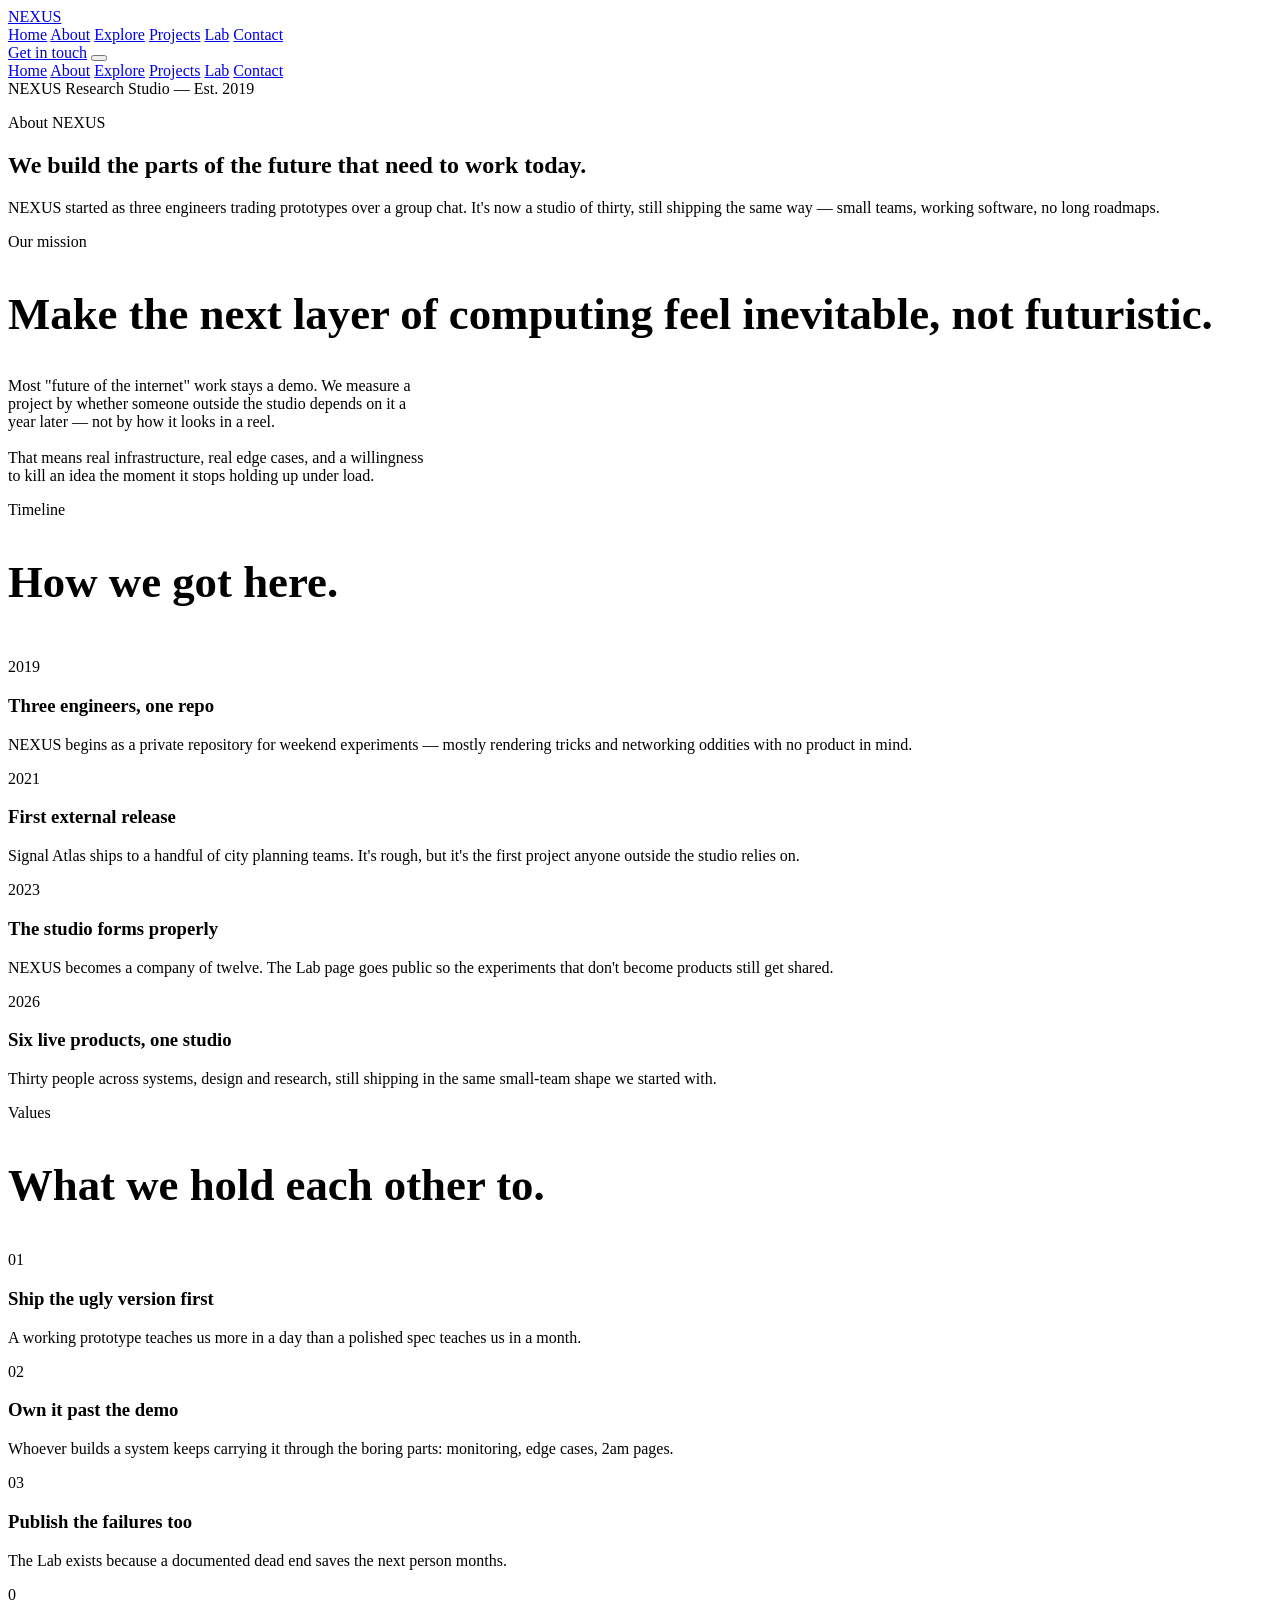
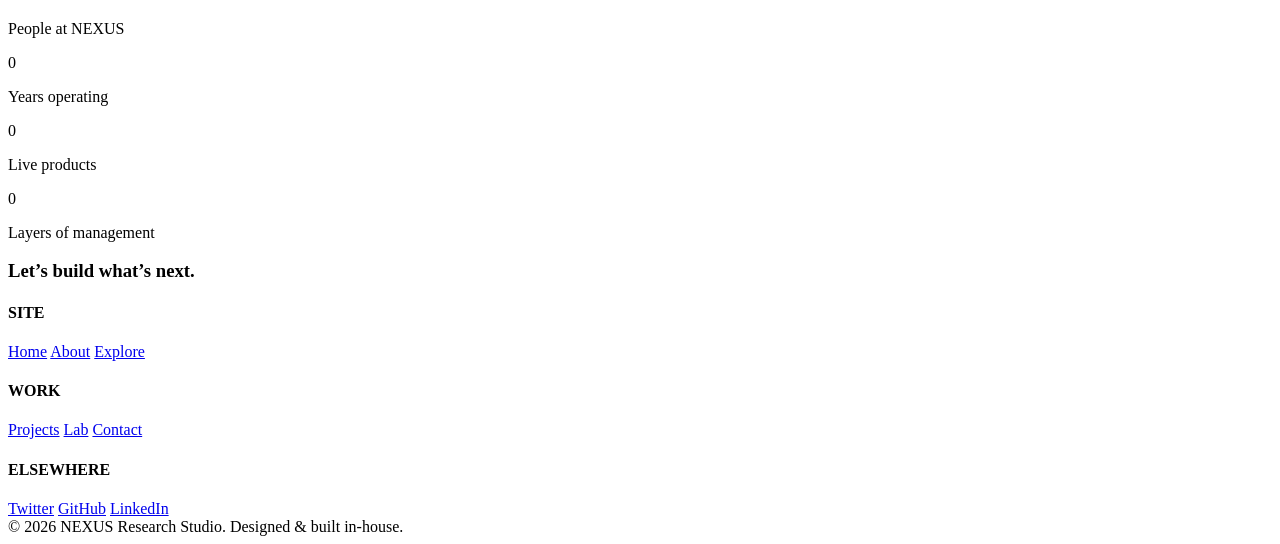
==== about.html @ e6fdc5f3 "Add files via upload" ====
<!DOCTYPE html>
<html lang="en">
<head>
<meta charset="UTF-8">
<meta name="viewport" content="width=device-width, initial-scale=1.0">
<title>About — NEXUS</title>
<meta name="description" content="The story, mission and values behind NEXUS Research Studio.">
<link rel="stylesheet" href="css/style.css">
</head>
<body>

<div class="field" aria-hidden="true">
  <div class="field__grid"></div>
  <div class="field__glow field__glow--a"></div>
  <div class="field__glow field__glow--b"></div>
  <div class="field__particles"></div>
  <div class="field__cursor"></div>
</div>

<header class="nav">
  <a href="index.html" class="nav__brand"><span class="nav__brand-mark" aria-hidden="true"></span>NEXUS</a>
  <nav class="nav__links" aria-label="Primary">
    <a href="index.html">Home</a>
    <a href="about.html">About</a>
    <a href="explore.html">Explore</a>
    <a href="projects.html">Projects</a>
    <a href="lab.html">Lab</a>
    <a href="contact.html">Contact</a>
  </nav>
  <div class="nav__cta">
    <a href="contact.html" class="btn btn--ghost btn--small">Get in touch</a>
    <button class="nav__toggle" aria-label="Open menu" aria-expanded="false" aria-controls="mobile-menu">
      <span></span><span></span><span></span>
    </button>
  </div>
</header>

<div class="nav__mobile" id="mobile-menu">
  <a href="index.html">Home</a>
  <a href="about.html">About</a>
  <a href="explore.html">Explore</a>
  <a href="projects.html">Projects</a>
  <a href="lab.html">Lab</a>
  <a href="contact.html">Contact</a>
  <div class="nav__mobile-foot">NEXUS Research Studio &mdash; Est. 2019</div>
</div>

<main>

  <section class="pagehead">
    <div class="wrap">
      <p class="eyebrow reveal">About NEXUS</p>
      <h1 class="pagehead__title reveal">We build the parts of the future that need to work today.</h1>
      <p class="pagehead__desc reveal">NEXUS started as three engineers trading prototypes over a group chat. It's now a studio of thirty, still shipping the same way &mdash; small teams, working software, no long roadmaps.</p>
    </div>
  </section>

  <section class="section" style="padding-top:0;">
    <div class="wrap">
      <div class="mission">
        <div class="reveal">
          <p class="eyebrow">Our mission</p>
          <h2 class="pagehead__title" style="font-size: clamp(1.8rem, 3.6vw, 2.8rem);">Make the next layer of computing feel inevitable, not futuristic.</h2>
          <p class="hero__desc" style="margin-top: 24px; max-width: 52ch;">
            Most "future of the internet" work stays a demo. We measure a project by whether
            someone outside the studio depends on it a year later &mdash; not by how it looks in a reel.
          </p>
          <p class="hero__desc" style="margin-top: 18px; max-width: 52ch;">
            That means real infrastructure, real edge cases, and a willingness to kill an idea
            the moment it stops holding up under load.
          </p>
        </div>
        <div class="mission__visual reveal">
          <div class="field__grid" aria-hidden="true"></div>
          <div style="position:absolute; inset:0; display:flex; align-items:center; justify-content:center;">
            <div class="hero__ring" style="position:relative; width:70%; aspect-ratio:1;">
              <div class="hero__ring hero__ring--2" style="animation-duration: 16s;"></div>
            </div>
          </div>
        </div>
      </div>
    </div>
  </section>

  <section class="section" style="padding-top:0;">
    <div class="wrap">
      <p class="eyebrow reveal">Timeline</p>
      <h2 class="pagehead__title reveal" style="font-size: clamp(1.8rem, 3.6vw, 2.8rem); margin-bottom: 50px;">How we got here.</h2>

      <div class="timeline">
        <div class="timeline__item reveal">
          <p class="timeline__year">2019</p>
          <h3 class="timeline__title">Three engineers, one repo</h3>
          <p class="timeline__text">NEXUS begins as a private repository for weekend experiments &mdash; mostly rendering tricks and networking oddities with no product in mind.</p>
        </div>
        <div class="timeline__item reveal">
          <p class="timeline__year">2021</p>
          <h3 class="timeline__title">First external release</h3>
          <p class="timeline__text">Signal Atlas ships to a handful of city planning teams. It's rough, but it's the first project anyone outside the studio relies on.</p>
        </div>
        <div class="timeline__item reveal">
          <p class="timeline__year">2023</p>
          <h3 class="timeline__title">The studio forms properly</h3>
          <p class="timeline__text">NEXUS becomes a company of twelve. The Lab page goes public so the experiments that don't become products still get shared.</p>
        </div>
        <div class="timeline__item reveal">
          <p class="timeline__year">2026</p>
          <h3 class="timeline__title">Six live products, one studio</h3>
          <p class="timeline__text">Thirty people across systems, design and research, still shipping in the same small-team shape we started with.</p>
        </div>
      </div>
    </div>
  </section>

  <section class="section" style="padding-top:0;">
    <div class="wrap">
      <p class="eyebrow reveal">Values</p>
      <h2 class="pagehead__title reveal" style="font-size: clamp(1.8rem, 3.6vw, 2.8rem); margin-bottom: 40px;">What we hold each other to.</h2>
      <div class="values reveal reveal-stagger">
        <div class="value" style="--i:0;">
          <p class="value__num">01</p>
          <h3 class="value__title">Ship the ugly version first</h3>
          <p class="value__text">A working prototype teaches us more in a day than a polished spec teaches us in a month.</p>
        </div>
        <div class="value" style="--i:1;">
          <p class="value__num">02</p>
          <h3 class="value__title">Own it past the demo</h3>
          <p class="value__text">Whoever builds a system keeps carrying it through the boring parts: monitoring, edge cases, 2am pages.</p>
        </div>
        <div class="value" style="--i:2;">
          <p class="value__num">03</p>
          <h3 class="value__title">Publish the failures too</h3>
          <p class="value__text">The Lab exists because a documented dead end saves the next person months.</p>
        </div>
      </div>
    </div>
  </section>

  <section class="section" style="padding-top:0;">
    <div class="wrap reveal">
      <div class="stats">
        <div class="stat"><div class="stat__num" data-count-to="30">0</div><p class="stat__label">People at NEXUS</p></div>
        <div class="stat"><div class="stat__num" data-count-to="7">0</div><p class="stat__label">Years operating</p></div>
        <div class="stat"><div class="stat__num" data-count-to="6">0</div><p class="stat__label">Live products</p></div>
        <div class="stat"><div class="stat__num" data-count-to="0">0</div><p class="stat__label">Layers of management</p></div>
      </div>
    </div>
  </section>

</main>

<footer class="footer">
  <div class="wrap">
    <div class="footer__top">
      <h3 class="footer__title">Let&rsquo;s build what&rsquo;s next.</h3>
      <div class="footer__links">
        <div class="footer__col">
          <h4>SITE</h4>
          <a href="index.html">Home</a>
          <a href="about.html">About</a>
          <a href="explore.html">Explore</a>
        </div>
        <div class="footer__col">
          <h4>WORK</h4>
          <a href="projects.html">Projects</a>
          <a href="lab.html">Lab</a>
          <a href="contact.html">Contact</a>
        </div>
        <div class="footer__col">
          <h4>ELSEWHERE</h4>
          <a href="https://twitter.com" target="_blank" rel="noopener">Twitter</a>
          <a href="https://github.com" target="_blank" rel="noopener">GitHub</a>
          <a href="https://linkedin.com" target="_blank" rel="noopener">LinkedIn</a>
        </div>
      </div>
    </div>
    <div class="footer__bottom">
      <span>&copy; 2026 NEXUS Research Studio.</span>
      <span>Designed &amp; built in-house.</span>
    </div>
  </div>
</footer>

<script src="js/main.js"></script>
</body>
</html>
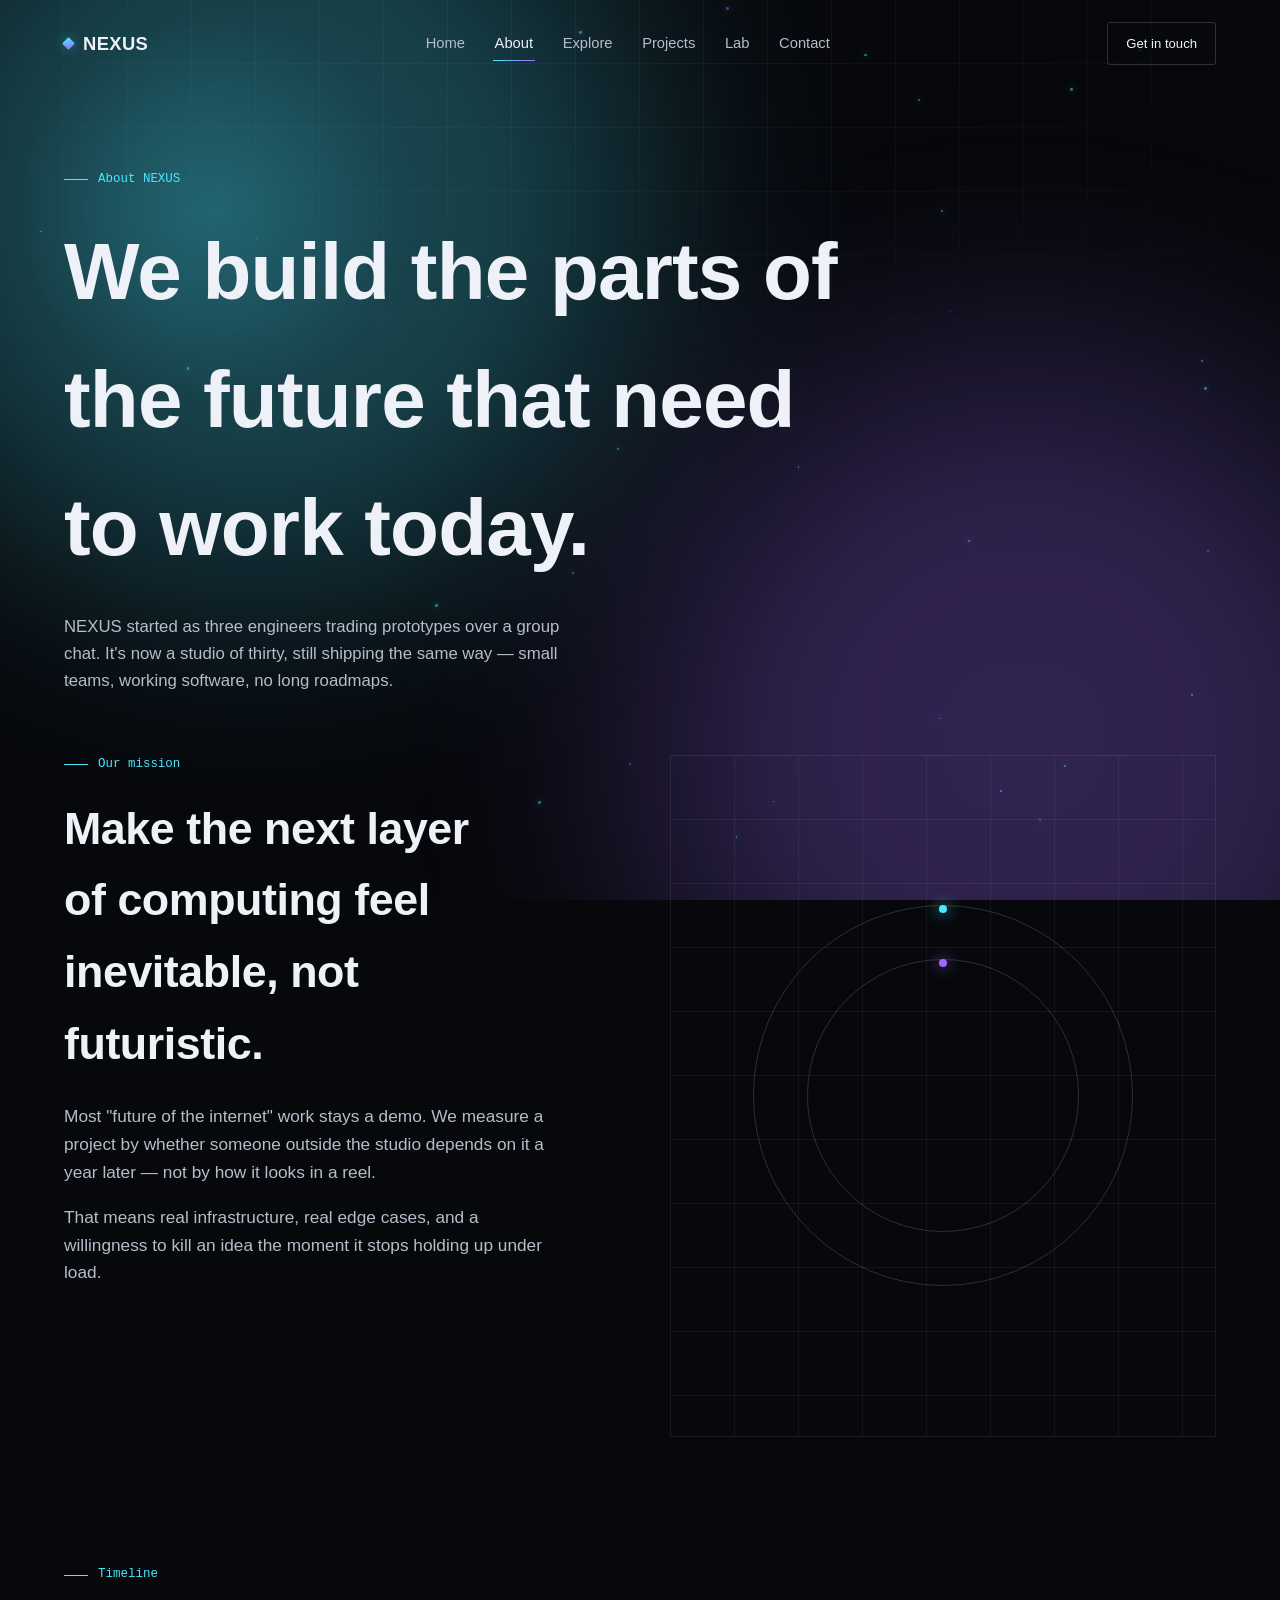
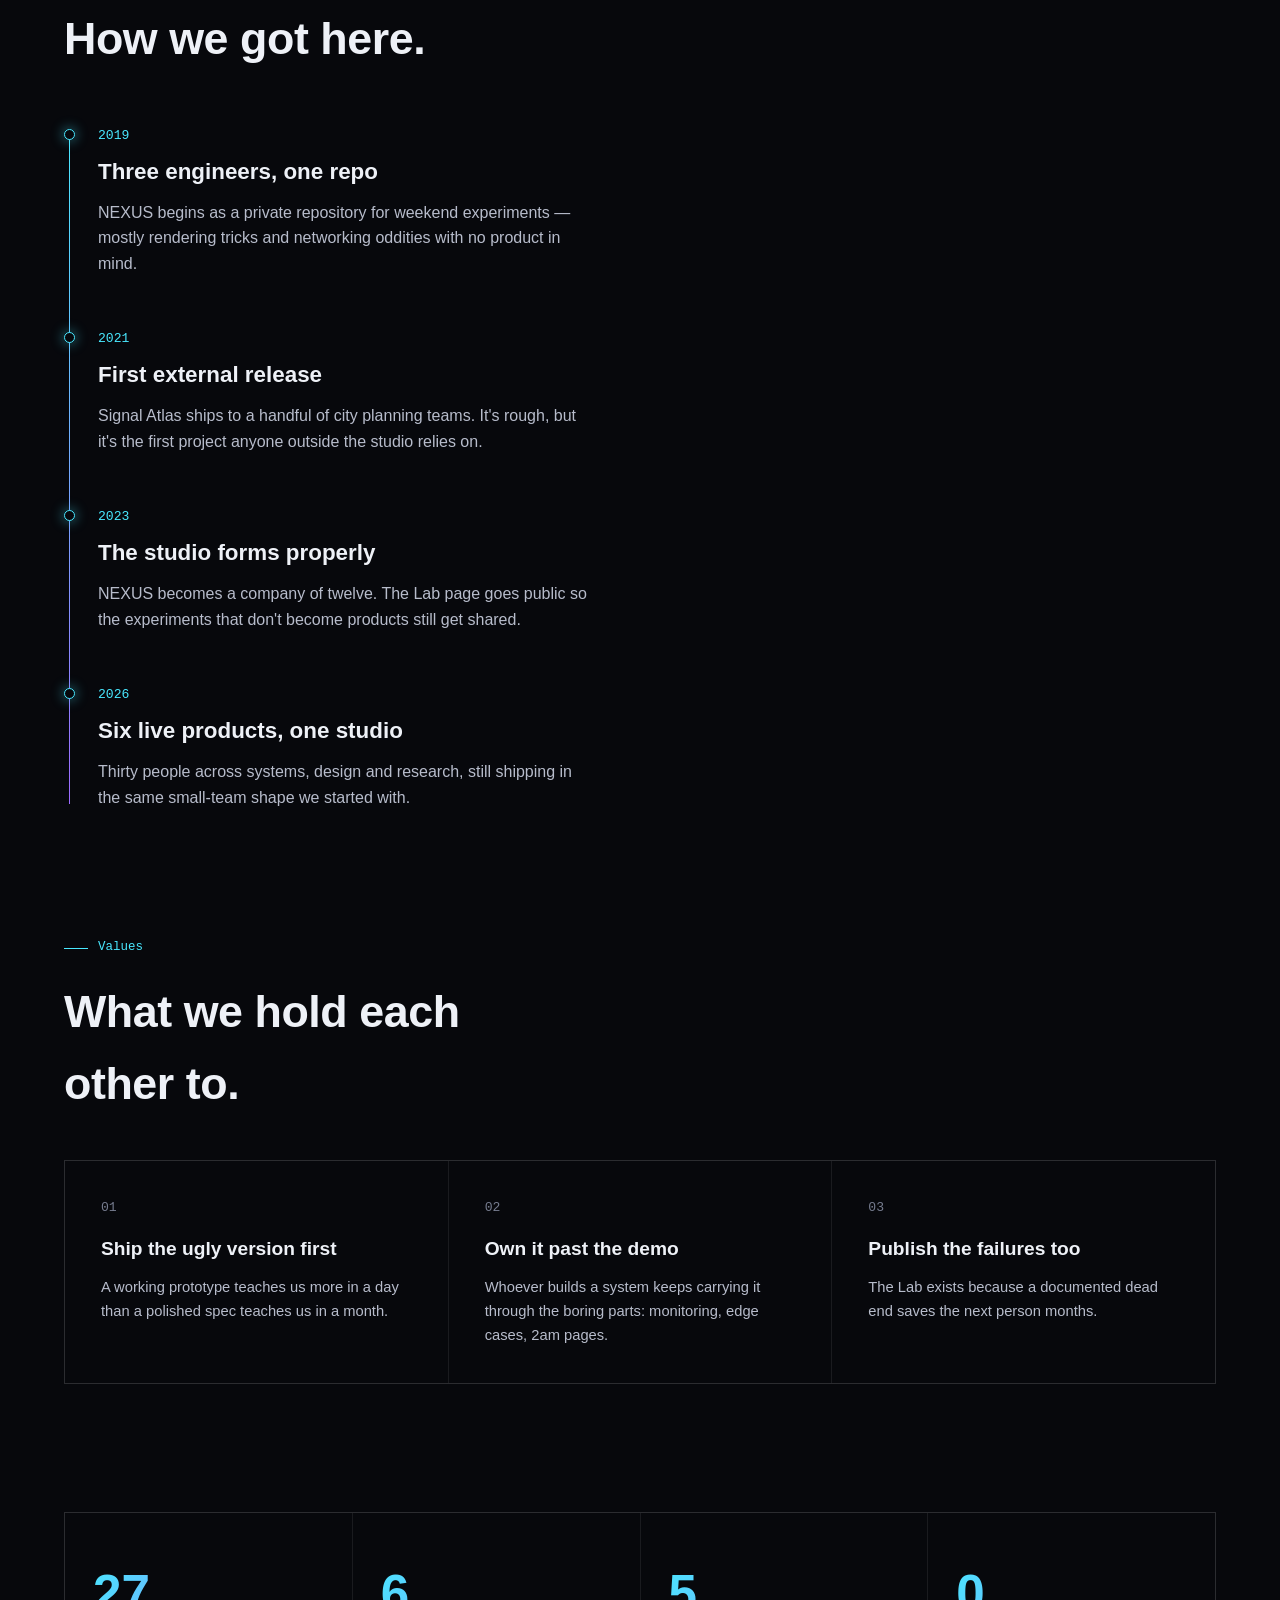
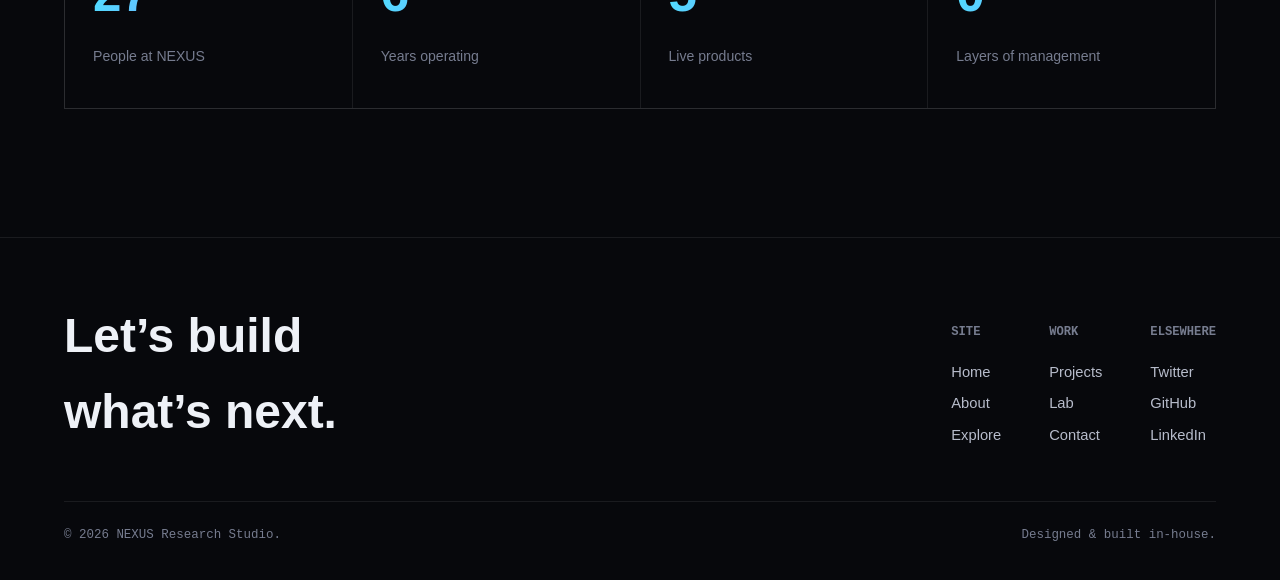
==== commit c9d2c5dc: "Add files via upload" ====
--- a/about.html
+++ b/about.html
@@ -5,7 +5,7 @@
 <meta name="viewport" content="width=device-width, initial-scale=1.0">
 <title>About — NEXUS</title>
 <meta name="description" content="The story, mission and values behind NEXUS Research Studio.">
-<link rel="stylesheet" href="css/style.css">
+<link rel="stylesheet" href="style.css">
 </head>
 <body>
 
@@ -181,6 +181,6 @@
   </div>
 </footer>
 
-<script src="js/main.js"></script>
+<script src="main.js"></script>
 </body>
 </html>
--- a/style.css
+++ b/style.css
@@ -0,0 +1,992 @@
+/* ==========================================================================
+   NEXUS — Design System
+   Deep-space charcoal base, cyan/violet signal accents, glass instrumentation.
+   ========================================================================== */
+
+@import url('https://fonts.googleapis.com/css2?family=Sora:wght@300;400;500;600;700;800&family=Inter:wght@400;500;600&family=IBM+Plex+Mono:wght@400;500&display=swap');
+
+:root{
+  /* ---- Color ---- */
+  --void:        #07080c;
+  --charcoal:    #0d0f16;
+  --panel:       #12141d;
+  --panel-2:     #171a24;
+  --hair:        rgba(255,255,255,0.08);
+  --hair-strong: rgba(255,255,255,0.16);
+
+  --ink-1: #eef1f7;
+  --ink-2: #b7bccb;
+  --ink-3: #767c8f;
+
+  --cyan:      #49e8ff;
+  --cyan-dim:  #1c8ba8;
+  --violet:    #9c6bff;
+  --violet-dim:#5c3fa8;
+
+  --cyan-glow:   rgba(73, 232, 255, 0.35);
+  --violet-glow: rgba(156, 107, 255, 0.35);
+
+  --grad-signal: linear-gradient(120deg, var(--cyan), var(--violet));
+
+  /* ---- Type ---- */
+  --f-display: 'Sora', sans-serif;
+  --f-body: 'Inter', sans-serif;
+  --f-mono: 'IBM Plex Mono', monospace;
+
+  /* ---- Layout ---- */
+  --edge: clamp(20px, 5vw, 72px);
+  --max: 1400px;
+  --radius-s: 3px;
+  --radius-m: 6px;
+
+  /* ---- Motion ---- */
+  --ease: cubic-bezier(.16,.84,.44,1);
+  --fast: 180ms;
+  --med: 420ms;
+  --slow: 900ms;
+}
+
+@media (prefers-reduced-motion: reduce){
+  *, *::before, *::after{
+    animation-duration: 0.001ms !important;
+    animation-iteration-count: 1 !important;
+    transition-duration: 0.001ms !important;
+    scroll-behavior: auto !important;
+  }
+}
+
+/* ---- Reset ---- */
+*, *::before, *::after{ box-sizing: border-box; }
+html{ scroll-behavior: smooth; }
+html, body{ height: 100%; }
+body{
+  margin: 0;
+  background: var(--void);
+  color: var(--ink-1);
+  font-family: var(--f-body);
+  font-size: 16px;
+  line-height: 1.6;
+  -webkit-font-smoothing: antialiased;
+  overflow-x: hidden;
+}
+img{ max-width: 100%; display: block; }
+a{ color: inherit; text-decoration: none; }
+ul{ list-style: none; margin: 0; padding: 0; }
+button{ font: inherit; color: inherit; background: none; border: none; cursor: pointer; }
+input, textarea{ font: inherit; color: inherit; }
+h1,h2,h3,h4,p{ margin: 0; }
+
+::selection{ background: var(--cyan); color: var(--void); }
+
+:focus-visible{
+  outline: 2px solid var(--cyan);
+  outline-offset: 3px;
+  border-radius: 2px;
+}
+
+/* ---- Scrollbar ---- */
+::-webkit-scrollbar{ width: 10px; }
+::-webkit-scrollbar-track{ background: var(--void); }
+::-webkit-scrollbar-thumb{ background: var(--panel-2); border: 2px solid var(--void); border-radius: 10px; }
+
+/* ==========================================================================
+   Ambient backdrop — layered field that sits behind every page
+   ========================================================================== */
+.field{
+  position: fixed;
+  inset: 0;
+  z-index: 0;
+  pointer-events: none;
+  overflow: hidden;
+}
+.field__grid{
+  position: absolute;
+  inset: -1px;
+  background-image:
+    linear-gradient(var(--hair) 1px, transparent 1px),
+    linear-gradient(90deg, var(--hair) 1px, transparent 1px);
+  background-size: 64px 64px;
+  mask-image: radial-gradient(ellipse 90% 60% at 50% 0%, #000 20%, transparent 75%);
+  opacity: 0.5;
+}
+.field__glow{
+  position: absolute;
+  width: 60vw; height: 60vw;
+  max-width: 900px; max-height: 900px;
+  border-radius: 50%;
+  filter: blur(120px);
+  opacity: 0.28;
+}
+.field__glow--a{ top: -20%; left: -10%; background: var(--cyan); }
+.field__glow--b{ bottom: -25%; right: -10%; background: var(--violet); }
+.field__cursor{
+  position: absolute;
+  width: 420px; height: 420px;
+  border-radius: 50%;
+  background: radial-gradient(circle, var(--cyan-glow), transparent 65%);
+  transform: translate(-50%,-50%);
+  opacity: 0;
+  transition: opacity var(--med) var(--ease);
+  will-change: transform;
+}
+.has-fine-pointer .field__cursor{ opacity: 0.55; }
+
+.field__particles{ position:absolute; inset:0; }
+.particle{
+  position:absolute;
+  width: 2px; height: 2px;
+  background: var(--cyan);
+  border-radius: 50%;
+  opacity: 0.5;
+  box-shadow: 0 0 6px 1px var(--cyan-glow);
+  animation: drift linear infinite;
+}
+.particle:nth-child(3n){ background: var(--violet); box-shadow: 0 0 6px 1px var(--violet-glow); }
+@keyframes drift{
+  from{ transform: translateY(0) translateX(0); }
+  to{ transform: translateY(-120vh) translateX(40px); }
+}
+
+/* ==========================================================================
+   Navigation
+   ========================================================================== */
+.nav{
+  position: fixed;
+  top: 0; left: 0; right: 0;
+  z-index: 100;
+  padding: 22px var(--edge);
+  display: flex;
+  align-items: center;
+  justify-content: space-between;
+  transition: padding var(--med) var(--ease), background var(--med) var(--ease), border-color var(--med) var(--ease);
+  border-bottom: 1px solid transparent;
+}
+.nav.is-scrolled{
+  padding-top: 14px;
+  padding-bottom: 14px;
+  background: rgba(7,8,12,0.72);
+  backdrop-filter: blur(16px) saturate(140%);
+  -webkit-backdrop-filter: blur(16px) saturate(140%);
+  border-bottom: 1px solid var(--hair);
+}
+.nav__brand{
+  font-family: var(--f-display);
+  font-weight: 700;
+  font-size: 1.15rem;
+  letter-spacing: 0.02em;
+  display: flex;
+  align-items: center;
+  gap: 10px;
+}
+.nav__brand-mark{
+  width: 9px; height: 9px;
+  background: var(--grad-signal);
+  border-radius: 1px;
+  transform: rotate(45deg);
+  box-shadow: 0 0 12px var(--cyan-glow);
+}
+.nav__links{
+  display: flex;
+  gap: clamp(18px, 2vw, 34px);
+  font-size: 0.92rem;
+  color: var(--ink-2);
+}
+.nav__links a{
+  position: relative;
+  padding: 6px 2px;
+  transition: color var(--fast) var(--ease);
+}
+.nav__links a::after{
+  content: '';
+  position: absolute;
+  left: 0; right: 100%;
+  bottom: 0;
+  height: 1px;
+  background: var(--grad-signal);
+  transition: right var(--med) var(--ease);
+}
+.nav__links a:hover{ color: var(--ink-1); }
+.nav__links a:hover::after{ right: 0; }
+.nav__links a.is-active{ color: var(--ink-1); }
+.nav__links a.is-active::after{ right: 0; }
+
+.nav__cta{
+  display: flex;
+  align-items: center;
+  gap: 22px;
+}
+
+.nav__toggle{
+  display: none;
+  width: 34px; height: 26px;
+  position: relative;
+  z-index: 200;
+}
+.nav__toggle span{
+  position: absolute;
+  left: 0; right: 0;
+  height: 1px;
+  background: var(--ink-1);
+  transition: transform var(--med) var(--ease), opacity var(--med) var(--ease), top var(--med) var(--ease);
+}
+.nav__toggle span:nth-child(1){ top: 2px; }
+.nav__toggle span:nth-child(2){ top: 12px; }
+.nav__toggle span:nth-child(3){ top: 22px; }
+.nav__toggle.is-open span:nth-child(1){ top: 12px; transform: rotate(45deg); }
+.nav__toggle.is-open span:nth-child(2){ opacity: 0; }
+.nav__toggle.is-open span:nth-child(3){ top: 12px; transform: rotate(-45deg); }
+
+.nav__mobile{
+  position: fixed;
+  inset: 0;
+  z-index: 150;
+  background: rgba(7,8,12,0.98);
+  backdrop-filter: blur(20px);
+  display: flex;
+  flex-direction: column;
+  justify-content: center;
+  padding: var(--edge);
+  gap: 4px;
+  transform: translateY(-100%);
+  transition: transform var(--slow) var(--ease);
+  visibility: hidden;
+}
+.nav__mobile.is-open{ transform: translateY(0); visibility: visible; }
+.nav__mobile a{
+  font-family: var(--f-display);
+  font-size: clamp(2rem, 9vw, 3.2rem);
+  font-weight: 600;
+  padding: 10px 0;
+  color: var(--ink-2);
+  border-bottom: 1px solid var(--hair);
+}
+.nav__mobile a.is-active{ color: var(--ink-1); }
+.nav__mobile-foot{
+  margin-top: 30px;
+  color: var(--ink-3);
+  font-family: var(--f-mono);
+  font-size: 0.82rem;
+}
+
+/* ==========================================================================
+   Buttons
+   ========================================================================== */
+.btn{
+  display: inline-flex;
+  align-items: center;
+  gap: 10px;
+  padding: 15px 28px;
+  font-size: 0.92rem;
+  font-weight: 500;
+  border-radius: var(--radius-s);
+  transition: transform var(--fast) var(--ease), box-shadow var(--med) var(--ease), border-color var(--fast) var(--ease), background var(--fast) var(--ease);
+  white-space: nowrap;
+}
+.btn--primary{
+  background: var(--ink-1);
+  color: var(--void);
+}
+.btn--primary:hover{
+  transform: translateY(-2px);
+  box-shadow: 0 8px 30px -6px var(--cyan-glow);
+}
+.btn--ghost{
+  border: 1px solid var(--hair-strong);
+  color: var(--ink-1);
+}
+.btn--ghost:hover{
+  border-color: var(--cyan);
+  box-shadow: 0 0 0 1px var(--cyan) inset, 0 0 24px -6px var(--cyan-glow);
+}
+.btn--small{ padding: 10px 18px; font-size: 0.82rem; }
+.btn__arrow{ transition: transform var(--fast) var(--ease); }
+.btn:hover .btn__arrow{ transform: translateX(4px); }
+
+/* magnetic wrapper used on lab page */
+.magnetic{ display: inline-block; will-change: transform; }
+
+/* ==========================================================================
+   Layout helpers
+   ========================================================================== */
+.wrap{ max-width: var(--max); margin: 0 auto; padding-left: var(--edge); padding-right: var(--edge); position: relative; z-index: 1; }
+.section{ padding: clamp(70px, 10vw, 140px) 0; position: relative; }
+.eyebrow{
+  font-family: var(--f-mono);
+  font-size: 0.78rem;
+  color: var(--cyan);
+  display: flex;
+  align-items: center;
+  gap: 10px;
+  margin-bottom: 18px;
+}
+.eyebrow::before{
+  content:'';
+  width: 24px; height: 1px;
+  background: var(--cyan);
+}
+.divider{ height: 1px; background: var(--hair); border: none; margin: 0; }
+
+.reveal{
+  opacity: 0;
+  transform: translateY(28px);
+  transition: opacity 900ms var(--ease), transform 900ms var(--ease);
+}
+.reveal.is-visible{ opacity: 1; transform: translateY(0); }
+.reveal-stagger.is-visible > *{ transition-delay: calc(var(--i, 0) * 90ms); }
+
+/* ==========================================================================
+   Hero
+   ========================================================================== */
+.hero{
+  min-height: 100svh;
+  display: flex;
+  flex-direction: column;
+  justify-content: center;
+  padding-top: 120px;
+  position: relative;
+}
+.hero__kicker{
+  font-family: var(--f-mono);
+  font-size: 0.82rem;
+  color: var(--ink-3);
+  letter-spacing: 0.02em;
+  margin-bottom: 26px;
+  display: flex;
+  align-items: center;
+  gap: 12px;
+}
+.hero__kicker .dot{
+  width: 6px; height: 6px; border-radius: 50%;
+  background: var(--cyan);
+  box-shadow: 0 0 10px 2px var(--cyan-glow);
+  animation: pulse 2.2s ease-in-out infinite;
+}
+@keyframes pulse{ 0%,100%{ opacity: 1; } 50%{ opacity: 0.35; } }
+
+.hero__title{
+  font-family: var(--f-display);
+  font-weight: 700;
+  font-size: clamp(2.6rem, 8.4vw, 7.4rem);
+  line-height: 0.98;
+  letter-spacing: -0.015em;
+  max-width: 15ch;
+}
+.hero__title .line{ display: block; overflow: hidden; }
+.hero__title .line span{
+  display: block;
+  transform: translateY(110%);
+  animation: rise 1s var(--ease) forwards;
+}
+.hero__title .line:nth-child(2) span{ animation-delay: 0.08s; }
+@keyframes rise{ to{ transform: translateY(0); } }
+
+.hero__desc{
+  margin-top: 34px;
+  max-width: 46ch;
+  font-size: 1.08rem;
+  color: var(--ink-2);
+}
+.hero__actions{
+  margin-top: 44px;
+  display: flex;
+  gap: 18px;
+  flex-wrap: wrap;
+}
+.hero__scroll{
+  position: absolute;
+  bottom: 40px;
+  left: var(--edge);
+  display: flex;
+  align-items: center;
+  gap: 12px;
+  font-family: var(--f-mono);
+  font-size: 0.74rem;
+  color: var(--ink-3);
+}
+.hero__scroll-line{
+  width: 1px; height: 42px;
+  background: linear-gradient(var(--cyan), transparent);
+  position: relative;
+  overflow: hidden;
+}
+.hero__scroll-line::after{
+  content:'';
+  position: absolute;
+  top: -100%; left: 0; right: 0; height: 100%;
+  background: var(--cyan);
+  animation: scrollrun 1.8s var(--ease) infinite;
+}
+@keyframes scrollrun{ to{ top: 100%; } }
+
+.hero__figures{
+  position: absolute;
+  right: var(--edge);
+  top: 50%;
+  transform: translateY(-50%);
+  width: min(34vw, 420px);
+  aspect-ratio: 1;
+  pointer-events: none;
+}
+.hero__ring{
+  position: absolute;
+  inset: 0;
+  border: 1px solid var(--hair-strong);
+  border-radius: 50%;
+}
+.hero__ring::before{
+  content:'';
+  position: absolute;
+  top: -1px; left: 50%;
+  width: 8px; height: 8px;
+  background: var(--cyan);
+  border-radius: 50%;
+  box-shadow: 0 0 14px 3px var(--cyan-glow);
+  transform: translateX(-50%);
+}
+.hero__ring--2{ inset: 14%; animation: spin 22s linear infinite; }
+.hero__ring--3{ inset: 28%; animation: spin 30s linear infinite reverse; }
+.hero__ring--2::before{ background: var(--violet); box-shadow: 0 0 14px 3px var(--violet-glow); }
+@keyframes spin{ to{ transform: rotate(360deg); } }
+
+@media (max-width: 900px){
+  .hero__figures{ display: none; }
+}
+
+/* ==========================================================================
+   Cards & glass panels
+   ========================================================================== */
+.glass{
+  background: linear-gradient(180deg, rgba(255,255,255,0.045), rgba(255,255,255,0.015));
+  border: 1px solid var(--hair);
+  backdrop-filter: blur(14px);
+  -webkit-backdrop-filter: blur(14px);
+  border-radius: var(--radius-m);
+}
+
+.card{
+  padding: 32px;
+  position: relative;
+  border-top: 1px solid var(--hair-strong);
+  transition: border-color var(--med) var(--ease), transform var(--med) var(--ease);
+}
+.card:hover{ border-top-color: var(--cyan); transform: translateY(-4px); }
+.card__index{ font-family: var(--f-mono); font-size: 0.78rem; color: var(--ink-3); }
+.card__title{ font-family: var(--f-display); font-size: 1.3rem; font-weight: 600; margin-top: 16px; }
+.card__text{ margin-top: 12px; color: var(--ink-2); font-size: 0.95rem; }
+
+/* ==========================================================================
+   Stats
+   ========================================================================== */
+.stats{
+  display: grid;
+  grid-template-columns: repeat(4, 1fr);
+  gap: 1px;
+  background: var(--hair);
+  border: 1px solid var(--hair);
+}
+.stat{
+  background: var(--void);
+  padding: 40px 28px;
+}
+.stat__num{
+  font-family: var(--f-display);
+  font-size: clamp(2.2rem, 4vw, 3.4rem);
+  font-weight: 700;
+  background: var(--grad-signal);
+  -webkit-background-clip: text;
+  background-clip: text;
+  color: transparent;
+}
+.stat__label{ margin-top: 10px; color: var(--ink-3); font-size: 0.88rem; }
+
+@media (max-width: 760px){
+  .stats{ grid-template-columns: repeat(2, 1fr); }
+}
+
+/* ==========================================================================
+   Footer
+   ========================================================================== */
+.footer{
+  border-top: 1px solid var(--hair);
+  padding: 60px 0 34px;
+}
+.footer__top{
+  display: flex;
+  justify-content: space-between;
+  align-items: flex-end;
+  gap: 40px;
+  flex-wrap: wrap;
+}
+.footer__title{
+  font-family: var(--f-display);
+  font-size: clamp(1.8rem, 4vw, 3rem);
+  font-weight: 600;
+  max-width: 14ch;
+}
+.footer__links{
+  display: flex;
+  gap: 48px;
+  flex-wrap: wrap;
+}
+.footer__col h4{
+  font-family: var(--f-mono);
+  font-size: 0.76rem;
+  color: var(--ink-3);
+  margin-bottom: 14px;
+}
+.footer__col a{
+  display: block;
+  padding: 4px 0;
+  color: var(--ink-2);
+  font-size: 0.92rem;
+  transition: color var(--fast) var(--ease);
+}
+.footer__col a:hover{ color: var(--cyan); }
+.footer__bottom{
+  margin-top: 50px;
+  padding-top: 24px;
+  border-top: 1px solid var(--hair);
+  display: flex;
+  justify-content: space-between;
+  color: var(--ink-3);
+  font-family: var(--f-mono);
+  font-size: 0.78rem;
+  flex-wrap: wrap;
+  gap: 10px;
+}
+
+/* ==========================================================================
+   Page header (used on inner pages)
+   ========================================================================== */
+.pagehead{
+  padding: 170px 0 60px;
+}
+.pagehead__title{
+  font-family: var(--f-display);
+  font-weight: 700;
+  font-size: clamp(2.4rem, 6.6vw, 5rem);
+  letter-spacing: -0.01em;
+  max-width: 18ch;
+}
+.pagehead__desc{
+  margin-top: 22px;
+  max-width: 56ch;
+  color: var(--ink-2);
+  font-size: 1.05rem;
+}
+
+/* ==========================================================================
+   About page
+   ========================================================================== */
+.timeline{ position: relative; padding-left: 34px; }
+.timeline::before{
+  content:'';
+  position: absolute;
+  left: 5px; top: 6px; bottom: 6px;
+  width: 1px;
+  background: linear-gradient(var(--cyan), var(--violet));
+}
+.timeline__item{ position: relative; padding-bottom: 52px; }
+.timeline__item:last-child{ padding-bottom: 0; }
+.timeline__item::before{
+  content:'';
+  position: absolute;
+  left: -34px; top: 4px;
+  width: 11px; height: 11px;
+  border-radius: 50%;
+  background: var(--void);
+  border: 1px solid var(--cyan);
+  box-shadow: 0 0 12px 2px var(--cyan-glow);
+}
+.timeline__year{ font-family: var(--f-mono); font-size: 0.82rem; color: var(--cyan); }
+.timeline__title{ font-family: var(--f-display); font-size: 1.4rem; font-weight: 600; margin-top: 8px; }
+.timeline__text{ margin-top: 10px; color: var(--ink-2); max-width: 56ch; }
+
+.values{ display: grid; grid-template-columns: repeat(3, 1fr); gap: 1px; background: var(--hair); border: 1px solid var(--hair); }
+.value{ background: var(--void); padding: 36px; }
+.value__num{ font-family: var(--f-mono); color: var(--ink-3); font-size: 0.82rem; }
+.value__title{ font-family: var(--f-display); font-size: 1.2rem; margin-top: 16px; font-weight: 600; }
+.value__text{ margin-top: 12px; color: var(--ink-2); font-size: 0.92rem; }
+
+@media (max-width: 820px){
+  .values{ grid-template-columns: 1fr; }
+}
+
+.mission{
+  display: grid;
+  grid-template-columns: 1fr 1fr;
+  gap: 60px;
+  align-items: start;
+}
+.mission__visual{
+  aspect-ratio: 4/5;
+  position: relative;
+  overflow: hidden;
+  border: 1px solid var(--hair);
+}
+.mission__visual .field__grid{ mask-image: none; opacity: 0.7; }
+
+@media (max-width: 860px){
+  .mission{ grid-template-columns: 1fr; }
+  .mission__visual{ order: -1; aspect-ratio: 16/9; }
+}
+
+/* ==========================================================================
+   Explore page
+   ========================================================================== */
+.explore__controls{
+  display: flex;
+  justify-content: space-between;
+  align-items: center;
+  gap: 24px;
+  flex-wrap: wrap;
+  margin-bottom: 44px;
+}
+.filters{ display: flex; gap: 10px; flex-wrap: wrap; }
+.filter{
+  padding: 9px 18px;
+  border: 1px solid var(--hair-strong);
+  border-radius: 100px;
+  font-size: 0.84rem;
+  color: var(--ink-2);
+  transition: all var(--fast) var(--ease);
+}
+.filter:hover{ color: var(--ink-1); border-color: var(--ink-3); }
+.filter.is-active{ background: var(--ink-1); color: var(--void); border-color: var(--ink-1); }
+
+.searchbox{
+  position: relative;
+  min-width: 240px;
+}
+.searchbox input{
+  width: 100%;
+  background: transparent;
+  border: none;
+  border-bottom: 1px solid var(--hair-strong);
+  padding: 8px 24px 8px 0;
+  color: var(--ink-1);
+  font-size: 0.92rem;
+}
+.searchbox input:focus{ border-color: var(--cyan); }
+.searchbox input::placeholder{ color: var(--ink-3); }
+.searchbox svg{ position: absolute; right: 0; top: 8px; width: 16px; height: 16px; color: var(--ink-3); }
+
+.explore-grid{
+  display: grid;
+  grid-template-columns: repeat(3, 1fr);
+  gap: 1px;
+  background: var(--hair);
+  border: 1px solid var(--hair);
+}
+.explore-card{
+  background: var(--void);
+  padding: 34px;
+  cursor: pointer;
+  position: relative;
+  transition: background var(--med) var(--ease);
+  overflow: hidden;
+}
+.explore-card:hover{ background: var(--charcoal); }
+.explore-card__cat{ font-family: var(--f-mono); font-size: 0.74rem; color: var(--cyan); }
+.explore-card__title{ font-family: var(--f-display); font-size: 1.35rem; font-weight: 600; margin-top: 14px; }
+.explore-card__brief{ margin-top: 12px; color: var(--ink-2); font-size: 0.9rem; }
+.explore-card__more{
+  max-height: 0;
+  overflow: hidden;
+  transition: max-height var(--med) var(--ease), margin var(--med) var(--ease);
+  color: var(--ink-2);
+  font-size: 0.88rem;
+}
+.explore-card.is-open .explore-card__more{ max-height: 200px; margin-top: 16px; }
+.explore-card__toggle{
+  margin-top: 18px;
+  font-family: var(--f-mono);
+  font-size: 0.76rem;
+  color: var(--ink-3);
+  display: flex;
+  align-items: center;
+  gap: 8px;
+}
+.explore-card__toggle svg{ transition: transform var(--med) var(--ease); width: 12px; height: 12px; }
+.explore-card.is-open .explore-card__toggle svg{ transform: rotate(45deg); }
+.explore-card.is-hidden{ display: none; }
+
+@media (max-width: 980px){ .explore-grid{ grid-template-columns: repeat(2, 1fr); } }
+@media (max-width: 640px){ .explore-grid{ grid-template-columns: 1fr; } }
+
+/* ==========================================================================
+   Projects page
+   ========================================================================== */
+.projects-list{ display: flex; flex-direction: column; }
+.project-row{
+  display: grid;
+  grid-template-columns: 90px 1.1fr 1.4fr auto;
+  align-items: center;
+  gap: 30px;
+  padding: 30px 0;
+  border-top: 1px solid var(--hair);
+  cursor: pointer;
+  transition: padding var(--med) var(--ease);
+}
+.projects-list .project-row:last-child{ border-bottom: 1px solid var(--hair); }
+.project-row:hover{ padding-left: 14px; }
+.project-row__index{ font-family: var(--f-mono); color: var(--ink-3); font-size: 0.85rem; }
+.project-row__title{ font-family: var(--f-display); font-size: clamp(1.3rem, 2.4vw, 1.9rem); font-weight: 600; }
+.project-row__tags{ display: flex; gap: 8px; flex-wrap: wrap; }
+.tag{
+  font-family: var(--f-mono);
+  font-size: 0.72rem;
+  color: var(--ink-3);
+  border: 1px solid var(--hair-strong);
+  padding: 4px 10px;
+  border-radius: 100px;
+}
+.project-row__cta{
+  display: flex; align-items: center; gap: 8px;
+  font-size: 0.85rem; color: var(--ink-2);
+  transition: color var(--fast) var(--ease);
+}
+.project-row:hover .project-row__cta{ color: var(--cyan); }
+
+@media (max-width: 760px){
+  .project-row{ grid-template-columns: 1fr; gap: 10px; }
+  .project-row__cta{ justify-self: flex-start; }
+}
+
+/* Modal */
+.modal-overlay{
+  position: fixed; inset: 0; z-index: 300;
+  background: rgba(5,6,9,0.82);
+  backdrop-filter: blur(6px);
+  display: flex;
+  align-items: center;
+  justify-content: center;
+  padding: 24px;
+  opacity: 0;
+  pointer-events: none;
+  transition: opacity var(--med) var(--ease);
+}
+.modal-overlay.is-open{ opacity: 1; pointer-events: auto; }
+.modal{
+  width: min(880px, 100%);
+  max-height: 86vh;
+  overflow-y: auto;
+  background: var(--charcoal);
+  border: 1px solid var(--hair-strong);
+  padding: clamp(28px, 5vw, 60px);
+  position: relative;
+  transform: translateY(24px) scale(0.98);
+  transition: transform var(--med) var(--ease);
+}
+.modal-overlay.is-open .modal{ transform: translateY(0) scale(1); }
+.modal__close{
+  position: absolute;
+  top: 24px; right: 24px;
+  width: 38px; height: 38px;
+  border: 1px solid var(--hair-strong);
+  display: flex; align-items: center; justify-content: center;
+  transition: border-color var(--fast) var(--ease), transform var(--fast) var(--ease);
+}
+.modal__close:hover{ border-color: var(--cyan); transform: rotate(90deg); }
+.modal__eyebrow{ font-family: var(--f-mono); color: var(--cyan); font-size: 0.8rem; }
+.modal__title{ font-family: var(--f-display); font-size: clamp(1.8rem, 4vw, 2.6rem); font-weight: 700; margin-top: 16px; max-width: 20ch; }
+.modal__meta{ display: flex; gap: 10px; flex-wrap: wrap; margin-top: 20px; }
+.modal__body{ margin-top: 28px; color: var(--ink-2); display: grid; gap: 16px; max-width: 68ch; }
+.modal__stats{ margin-top: 30px; display: grid; grid-template-columns: repeat(3,1fr); gap: 24px; }
+.modal__stat-num{ font-family: var(--f-display); font-size: 1.6rem; font-weight: 700; color: var(--cyan); }
+.modal__stat-label{ font-size: 0.8rem; color: var(--ink-3); margin-top: 4px; }
+
+/* ==========================================================================
+   Lab page
+   ========================================================================== */
+.lab-grid{
+  display: grid;
+  grid-template-columns: repeat(2, 1fr);
+  gap: 1px;
+  background: var(--hair);
+  border: 1px solid var(--hair);
+}
+.lab-panel{
+  background: var(--void);
+  padding: 30px;
+  position: relative;
+  min-height: 320px;
+  display: flex;
+  flex-direction: column;
+}
+.lab-panel__head{ display: flex; justify-content: space-between; align-items: baseline; margin-bottom: 18px; }
+.lab-panel__title{ font-family: var(--f-display); font-weight: 600; font-size: 1.1rem; }
+.lab-panel__tag{ font-family: var(--f-mono); font-size: 0.7rem; color: var(--ink-3); }
+.lab-panel__stage{
+  flex: 1;
+  position: relative;
+  border: 1px solid var(--hair);
+  overflow: hidden;
+  min-height: 220px;
+}
+
+@media (max-width: 900px){ .lab-grid{ grid-template-columns: 1fr; } }
+
+/* Lab: cursor glow panel */
+.glow-stage{ position: relative; cursor: none; background: radial-gradient(circle at 50% 50%, rgba(255,255,255,0.02), transparent); }
+.glow-stage__dot{
+  position: absolute;
+  width: 160px; height: 160px;
+  border-radius: 50%;
+  background: radial-gradient(circle, var(--cyan-glow), transparent 70%);
+  transform: translate(-50%,-50%);
+  pointer-events: none;
+}
+
+/* Lab: particle field */
+.particle-stage{ background: var(--charcoal); }
+
+/* Lab: 3D object */
+.object-stage{
+  display: flex; align-items: center; justify-content: center;
+  perspective: 700px;
+}
+.cube{
+  width: 100px; height: 100px;
+  position: relative;
+  transform-style: preserve-3d;
+  animation: cube-spin 12s linear infinite;
+}
+.object-stage:hover .cube{ animation-play-state: paused; }
+.cube__face{
+  position: absolute;
+  width: 100px; height: 100px;
+  border: 1px solid var(--cyan);
+  background: linear-gradient(135deg, rgba(73,232,255,0.08), rgba(156,107,255,0.08));
+  box-shadow: 0 0 24px -6px var(--cyan-glow) inset;
+}
+.cube__face--front{ transform: translateZ(50px); }
+.cube__face--back{ transform: translateZ(-50px) rotateY(180deg); }
+.cube__face--right{ transform: rotateY(90deg) translateZ(50px); }
+.cube__face--left{ transform: rotateY(-90deg) translateZ(50px); }
+.cube__face--top{ transform: rotateX(90deg) translateZ(50px); }
+.cube__face--bottom{ transform: rotateX(-90deg) translateZ(50px); }
+@keyframes cube-spin{
+  from{ transform: rotateX(0) rotateY(0); }
+  to{ transform: rotateX(360deg) rotateY(360deg); }
+}
+
+/* Lab: animated grid */
+.grid-stage{
+  background-image: linear-gradient(var(--hair-strong) 1px, transparent 1px), linear-gradient(90deg, var(--hair-strong) 1px, transparent 1px);
+  background-size: 28px 28px;
+  animation: grid-shift 6s linear infinite;
+  background-color: var(--charcoal);
+}
+@keyframes grid-shift{ to{ background-position: 28px 28px; } }
+
+/* Lab: magnetic buttons */
+.magnet-stage{ display: flex; align-items: center; justify-content: center; gap: 20px; flex-wrap: wrap; background: var(--charcoal); }
+
+/* Lab: color controls */
+.control-stage{ display: flex; flex-direction: column; justify-content: center; gap: 18px; padding: 10px 20px; background: var(--charcoal); }
+.control-row{ display: flex; align-items: center; gap: 16px; }
+.control-row label{ font-family: var(--f-mono); font-size: 0.76rem; color: var(--ink-3); width: 70px; }
+.control-row input[type="range"]{ flex: 1; accent-color: var(--cyan); }
+.control-preview{
+  height: 60px;
+  border: 1px solid var(--hair);
+  margin-top: 6px;
+}
+
+/* Lab: clock */
+.clock-stage{
+  display: flex; flex-direction: column; align-items: center; justify-content: center;
+  background: var(--charcoal);
+}
+.clock__time{
+  font-family: var(--f-mono);
+  font-size: clamp(2.2rem, 5vw, 3.2rem);
+  color: var(--ink-1);
+  letter-spacing: 0.02em;
+}
+.clock__date{ margin-top: 10px; color: var(--ink-3); font-family: var(--f-mono); font-size: 0.8rem; }
+.clock__zone{ margin-top: 20px; display: flex; gap: 18px; font-family: var(--f-mono); font-size: 0.72rem; color: var(--ink-3); }
+
+/* Lab: tilt card */
+.tilt-stage{ display:flex; align-items:center; justify-content:center; background: var(--charcoal); }
+.tilt-card{
+  width: 180px; height: 220px;
+  border: 1px solid var(--hair-strong);
+  background: linear-gradient(160deg, rgba(73,232,255,0.06), rgba(156,107,255,0.06));
+  transform-style: preserve-3d;
+  transition: transform 120ms ease-out, box-shadow 200ms ease-out;
+  display: flex; align-items: flex-end; padding: 18px;
+  font-family: var(--f-mono); font-size: 0.75rem; color: var(--ink-3);
+}
+.tilt-card:hover{ box-shadow: 0 20px 50px -20px var(--cyan-glow); }
+
+/* ==========================================================================
+   Contact page
+   ========================================================================== */
+.contact-layout{
+  display: grid;
+  grid-template-columns: 1.2fr 0.9fr;
+  gap: 80px;
+}
+@media (max-width: 900px){ .contact-layout{ grid-template-columns: 1fr; gap: 50px; } }
+
+.field-group{ margin-bottom: 30px; position: relative; }
+.field-group label{
+  display: block;
+  font-family: var(--f-mono);
+  font-size: 0.76rem;
+  color: var(--ink-3);
+  margin-bottom: 10px;
+}
+.field-input{
+  width: 100%;
+  background: transparent;
+  border: none;
+  border-bottom: 1px solid var(--hair-strong);
+  padding: 10px 0;
+  font-size: 1.05rem;
+  color: var(--ink-1);
+  transition: border-color var(--fast) var(--ease);
+}
+.field-input::placeholder{ color: var(--ink-3); }
+.field-input:focus{ border-color: var(--cyan); }
+.field-group.has-error .field-input{ border-color: #ff6767; }
+.field-error{
+  display: block;
+  min-height: 18px;
+  color: #ff8f8f;
+  font-size: 0.78rem;
+  margin-top: 6px;
+  opacity: 0;
+  transform: translateY(-4px);
+  transition: all var(--fast) var(--ease);
+}
+.field-group.has-error .field-error{ opacity: 1; transform: translateY(0); }
+textarea.field-input{ resize: vertical; min-height: 100px; }
+
+.form-status{
+  margin-top: 10px;
+  font-family: var(--f-mono);
+  font-size: 0.84rem;
+  color: var(--cyan);
+  height: 20px;
+}
+
+.contact-info{ display: flex; flex-direction: column; gap: 36px; }
+.contact-info h4{ font-family: var(--f-mono); font-size: 0.76rem; color: var(--ink-3); margin-bottom: 10px; }
+.contact-info p, .contact-info a{ font-size: 1.02rem; }
+.contact-info a{ transition: color var(--fast) var(--ease); }
+.contact-info a:hover{ color: var(--cyan); }
+.social-row{ display: flex; gap: 14px; margin-top: 6px; }
+.social-row a{
+  width: 42px; height: 42px;
+  border: 1px solid var(--hair-strong);
+  display: flex; align-items: center; justify-content: center;
+  transition: border-color var(--fast) var(--ease), transform var(--fast) var(--ease);
+}
+.social-row a:hover{ border-color: var(--cyan); transform: translateY(-3px); }
+
+/* utility */
+.mt-0{ margin-top: 0 !important; }
+.text-dim{ color: var(--ink-3); }
